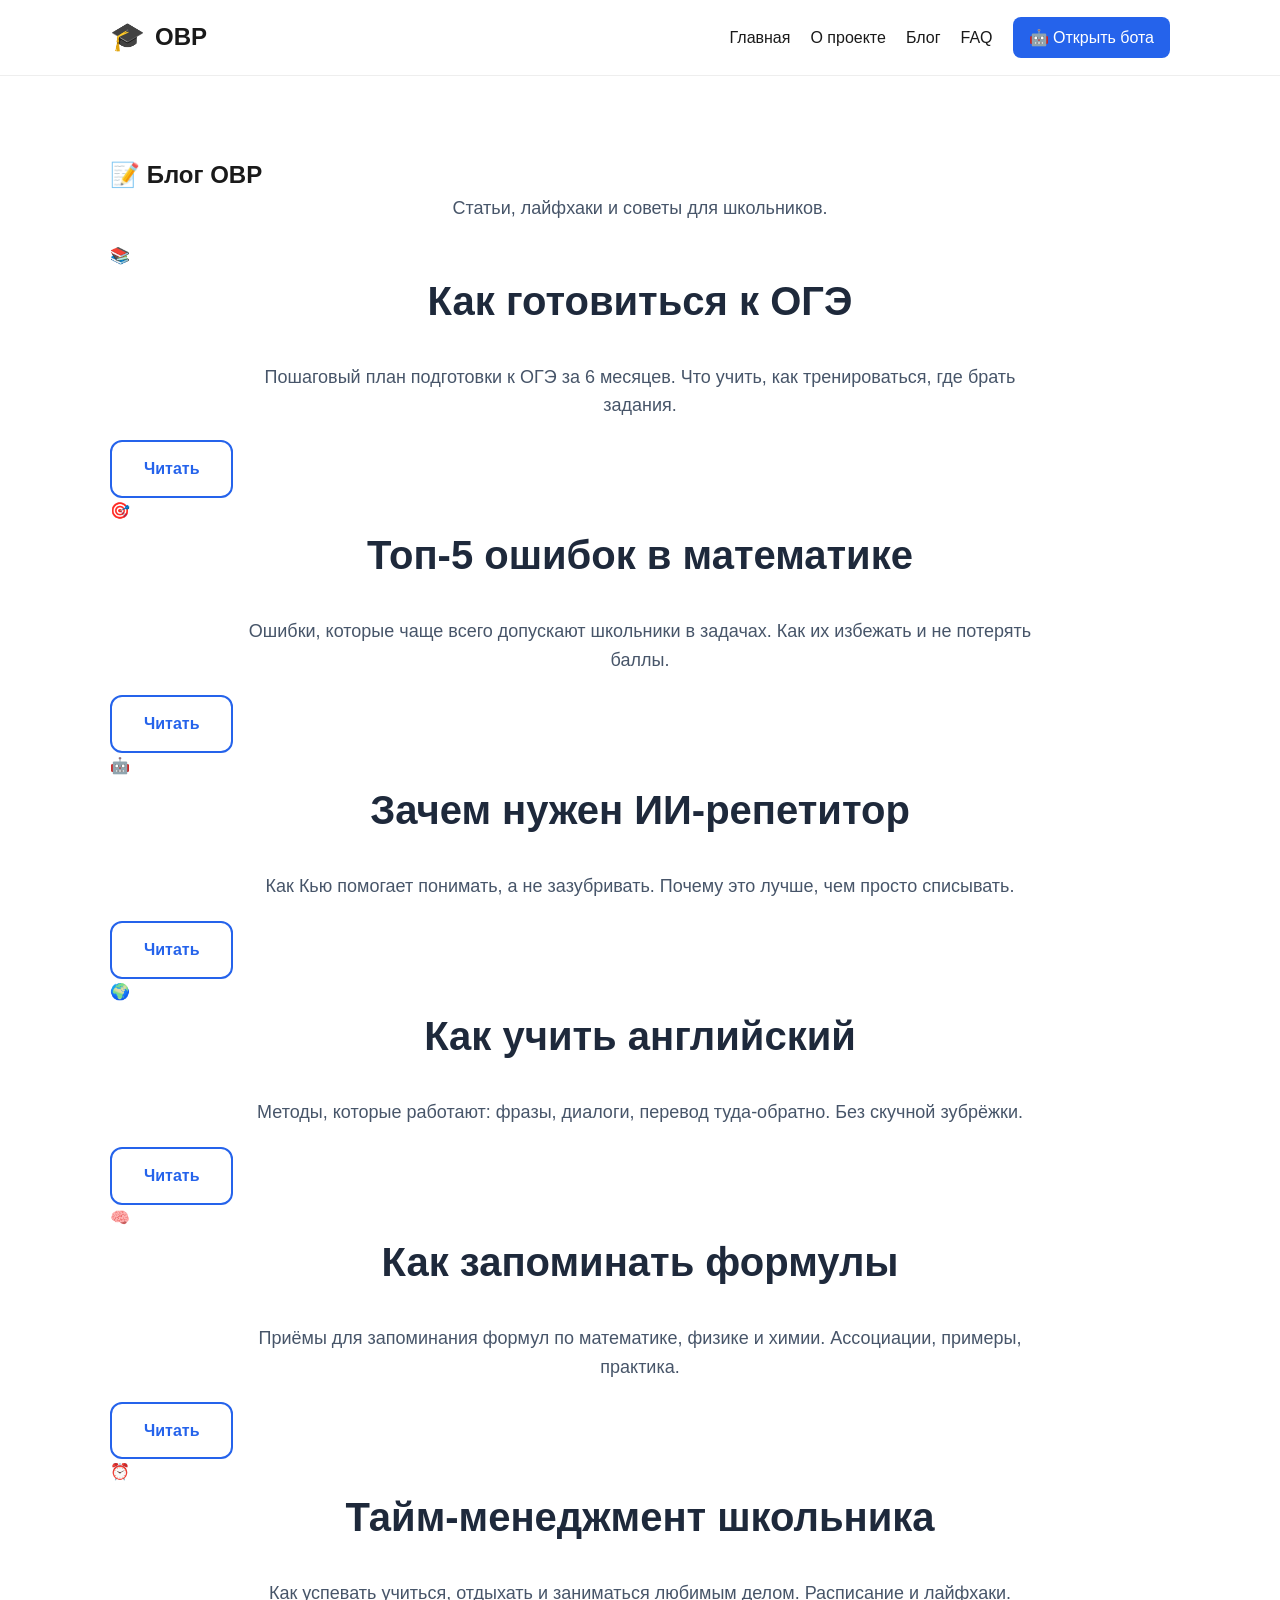
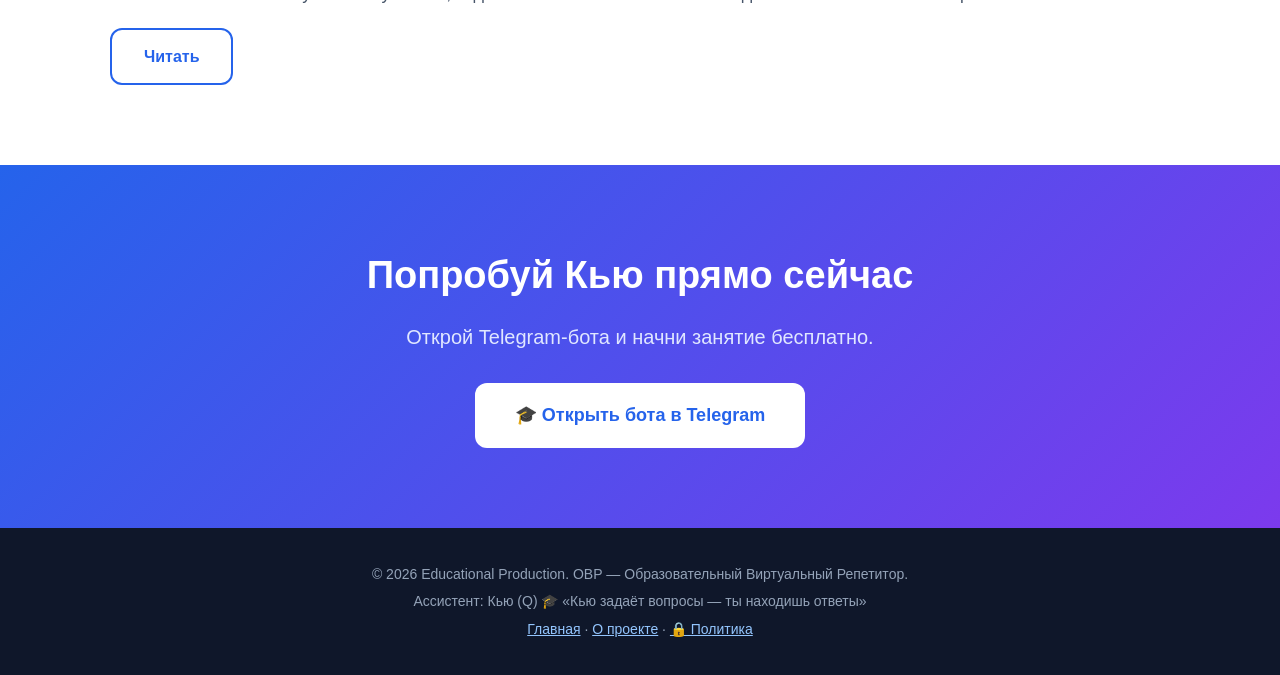
==== blog.html @ 1d5ab92a "Create blog.html" ====
<!DOCTYPE html>
<html lang="ru">
<head>
    <meta charset="UTF-8">
    <meta name="viewport" content="width=device-width, initial-scale=1.0">
    <title>Блог — ОВР</title>

    <meta name="description" content="Блог ОВР — статьи про учёбу, подготовку к ОГЭ, ЕГЭ, ВПР и лайфхаки для школьников.">
    <meta name="keywords" content="блог, ОВР, учёба, ОГЭ, ЕГЭ, ВПР, математика, репетитор, лайфхаки">
    <meta name="author" content="Educational Production">
    <meta name="robots" content="index, follow">

    <link rel="canonical" href="https://nitka2341567867-glitch.github.io/ovr-site/blog.html">
    <link rel="icon" type="image/png" href="favicon.png">
    <link rel="stylesheet" href="style.css">
</head>
<body>

    <header class="header">
        <div class="container">
            <div class="logo">
                <span class="logo-icon">🎓</span>
                <span class="logo-text">ОВР</span>
            </div>
            <nav class="nav">
                <a href="index.html">Главная</a>
                <a href="about.html">О проекте</a>
                <a href="blog.html">Блог</a>
                <a href="faq.html">FAQ</a>
                <a href="https://t.me/ovr_repetitor_bot" class="btn-telegram" target="_blank">🤖 Открыть бота</a>
            </nav>
        </div>
    </header>

    <section class="section">
        <div class="container">
            <h1>📝 Блог ОВР</h1>
            <p>Статьи, лайфхаки и советы для школьников.</p>

            <div class="blog-grid">
                <article class="blog-card">
                    <span class="blog-icon">📚</span>
                    <h2>Как готовиться к ОГЭ</h2>
                    <p>Пошаговый план подготовки к ОГЭ за 6 месяцев. Что учить, как тренироваться, где брать задания.</p>
                    <a href="#" class="btn btn-secondary">Читать</a>
                </article>

                <article class="blog-card">
                    <span class="blog-icon">🎯</span>
                    <h2>Топ-5 ошибок в математике</h2>
                    <p>Ошибки, которые чаще всего допускают школьники в задачах. Как их избежать и не потерять баллы.</p>
                    <a href="#" class="btn btn-secondary">Читать</a>
                </article>

                <article class="blog-card">
                    <span class="blog-icon">🤖</span>
                    <h2>Зачем нужен ИИ-репетитор</h2>
                    <p>Как Кью помогает понимать, а не зазубривать. Почему это лучше, чем просто списывать.</p>
                    <a href="#" class="btn btn-secondary">Читать</a>
                </article>

                <article class="blog-card">
                    <span class="blog-icon">🌍</span>
                    <h2>Как учить английский</h2>
                    <p>Методы, которые работают: фразы, диалоги, перевод туда-обратно. Без скучной зубрёжки.</p>
                    <a href="#" class="btn btn-secondary">Читать</a>
                </article>

                <article class="blog-card">
                    <span class="blog-icon">🧠</span>
                    <h2>Как запоминать формулы</h2>
                    <p>Приёмы для запоминания формул по математике, физике и химии. Ассоциации, примеры, практика.</p>
                    <a href="#" class="btn btn-secondary">Читать</a>
                </article>

                <article class="blog-card">
                    <span class="blog-icon">⏰</span>
                    <h2>Тайм-менеджмент школьника</h2>
                    <p>Как успевать учиться, отдыхать и заниматься любимым делом. Расписание и лайфхаки.</p>
                    <a href="#" class="btn btn-secondary">Читать</a>
                </article>
            </div>
        </div>
    </section>

    <section class="section section-cta">
        <div class="container">
            <h2>Попробуй Кью прямо сейчас</h2>
            <p>Открой Telegram-бота и начни занятие бесплатно.</p>
            <a href="https://t.me/ovr_repetitor_bot" class="btn btn-primary btn-large" target="_blank">
                🎓 Открыть бота в Telegram
            </a>
        </div>
    </section>

    <footer class="footer">
        <div class="container">
            <p>© 2026 Educational Production. ОВР — Образовательный Виртуальный Репетитор.</p>
            <p>Ассистент: Кью (Q) 🎓 «Кью задаёт вопросы — ты находишь ответы»</p>
            <p><a href="index.html" style="color: #93c5fd;">Главная</a> · <a href="about.html" style="color: #93c5fd;">О проекте</a> · <a href="privacy.html" style="color: #93c5fd;">🔒 Политика</a></p>
        </div>
    </footer>

</body>
              </html>
---- style.css ----
* {
    margin: 0;
    padding: 0;
    box-sizing: border-box;
}

body {
    font-family: -apple-system, BlinkMacSystemFont, 'Segoe UI', Roboto, sans-serif;
    line-height: 1.6;
    color: #1a1a1a;
    background: #ffffff;
}

.container {
    max-width: 1100px;
    margin: 0 auto;
    padding: 0 20px;
}

/* ШАПКА */
.header {
    position: sticky;
    top: 0;
    background: rgba(255, 255, 255, 0.95);
    backdrop-filter: blur(10px);
    border-bottom: 1px solid #eee;
    z-index: 100;
    padding: 15px 0;
}

.header .container {
    display: flex;
    justify-content: space-between;
    align-items: center;
}

.logo {
    display: flex;
    align-items: center;
    gap: 10px;
    font-size: 24px;
    font-weight: 800;
}

.logo-icon {
    font-size: 28px;
}

.nav {
    display: flex;
    gap: 20px;
    align-items: center;
}

.nav a {
    color: #1a1a1a;
    text-decoration: none;
    font-weight: 500;
    transition: color 0.3s;
}

.nav a:hover {
    color: #2563eb;
}

.btn-telegram {
    background: #2563eb;
    color: #fff !important;
    padding: 8px 16px;
    border-radius: 8px;
    font-weight: 600;
    text-decoration: none;
    transition: all 0.3s;
}

.btn-telegram:hover {
    background: #1d4ed8;
    transform: translateY(-1px);
}

/* ГЕРОЙ */
.hero {
    padding: 80px 0;
    background: linear-gradient(135deg, #f8fafc 0%, #e0e7ff 100%);
}

.hero .container {
    display: flex;
    align-items: center;
    gap: 60px;
}

.hero-content {
    flex: 1;
}

.hero h1 {
    font-size: 52px;
    font-weight: 900;
    line-height: 1.1;
    margin-bottom: 20px;
    color: #1e293b;
}

.hero-subtitle {
    font-size: 20px;
    color: #475569;
    margin-bottom: 30px;
}

.hero-buttons {
    display: flex;
    gap: 15px;
    flex-wrap: wrap;
}

.hero-image {
    flex: 1;
    display: flex;
    justify-content: center;
}

.cat-placeholder {
    font-size: 200px;
    background: #fff;
    width: 280px;
    height: 280px;
    border-radius: 50%;
    display: flex;
    align-items: center;
    justify-content: center;
    box-shadow: 0 20px 60px rgba(37, 99, 235, 0.15);
}

/* КНОПКИ */
.btn {
    display: inline-block;
    padding: 14px 32px;
    border-radius: 12px;
    font-weight: 700;
    text-decoration: none;
    transition: all 0.3s;
    cursor: pointer;
    border: none;
    font-size: 16px;
    text-align: center;
}

.btn-primary {
    background: #2563eb;
    color: #fff;
}

.btn-primary:hover {
    background: #1d4ed8;
    transform: translateY(-2px);
    box-shadow: 0 10px 20px rgba(37, 99, 235, 0.3);
}

.btn-secondary {
    background: #fff;
    color: #2563eb;
    border: 2px solid #2563eb;
}

.btn-secondary:hover {
    background: #2563eb;
    color: #fff;
}

.btn-large {
    padding: 18px 40px;
    font-size: 18px;
}

/* СЕКЦИИ */
.section {
    padding: 80px 0;
}

.section h2 {
    font-size: 40px;
    font-weight: 800;
    margin-bottom: 30px;
    text-align: center;
    color: #1e293b;
}

.section p {
    font-size: 18px;
    color: #475569;
    max-width: 800px;
    margin: 0 auto 20px;
    text-align: center;
}

.section-dark {
    background: #1e293b;
    color: #fff;
}

.section-dark h2,
.section-dark p {
    color: #fff;
}

.section-dark a {
    color: #93c5fd;
}

.section-accent {
    background: linear-gradient(135deg, #2563eb 0%, #7c3aed 100%);
    color: #fff;
}

.section-accent h2 {
    color: #fff;
}

.section-cta {
    background: linear-gradient(135deg, #2563eb 0%, #7c3aed 100%);
    color: #fff;
    text-align: center;
    padding: 80px 0;
}

.section-cta h2 {
    color: #fff;
    font-size: 38px;
    margin-bottom: 15px;
}

.section-cta p {
    color: #e0e7ff;
    font-size: 20px;
    margin-bottom: 30px;
}

.section-cta .btn-primary {
    background: #fff;
    color: #2563eb;
}

.section-cta .btn-primary:hover {
    background: #f1f5f9;
    color: #1d4ed8;
}

/* ВОЗМОЖНОСТИ */
.features-grid {
    display: grid;
    grid-template-columns: repeat(auto-fit, minmax(280px, 1fr));
    gap: 30px;
    margin-top: 40px;
}

.feature-card {
    background: rgba(255, 255, 255, 0.05);
    padding: 30px;
    border-radius: 16px;
    border: 1px solid rgba(255, 255, 255, 0.1);
    transition: transform 0.3s;
    min-height: 220px;
    display: flex;
    flex-direction: column;
}

.feature-card:hover {
    transform: translateY(-5px);
    background: rgba(255, 255, 255, 0.08);
}

.feature-icon {
    font-size: 40px;
    display: block;
    margin-bottom: 15px;
}

.feature-card h3 {
    font-size: 20px;
    margin-bottom: 10px;
}

.feature-card p {
    font-size: 15px;
    text-align: left;
    color: #cbd5e1;
}

/* ПРЕДМЕТЫ */
.subjects-grid {
    display: flex;
    flex-wrap: wrap;
    gap: 12px;
    justify-content: center;
    margin-top: 30px;
}

.subject-tag {
    background: #e0e7ff;
    color: #1e40af;
    padding: 10px 20px;
    border-radius: 999px;
    font-weight: 600;
    font-size: 15px;
}

/* ЦЕННОСТИ */
.values-grid {
    display: grid;
    grid-template-columns: repeat(auto-fit, minmax(220px, 1fr));
    gap: 30px;
    margin-top: 40px;
}

.value {
    text-align: center;
    padding: 20px;
}

.value span {
    font-size: 40px;
    display: block;
    margin-bottom: 15px;
}

.value p {
    font-size: 16px;
    font-weight: 600;
    color: #fff;
}

/* ПОДВАЛ */
.footer {
    background: #0f172a;
    color: #94a3b8;
    padding: 30px 0;
    text-align: center;
    font-size: 14px;
}

.footer p {
    margin: 5px 0;
    color: #94a3b8;
}

/* АДАПТИВ */
@media (max-width: 768px) {
    .hero .container {
        flex-direction: column;
        text-align: center;
    }

    .hero h1 {
        font-size: 36px;
    }

    .hero-buttons {
        justify-content: center;
    }

    .nav {
        display: none;
    }

    .cat-placeholder {
        font-size: 120px;
        width: 180px;
        height: 180px;
    }

    .section h2 {
        font-size: 28px;
    }

    .section-cta h2 {
        font-size: 26px;
    }
    }
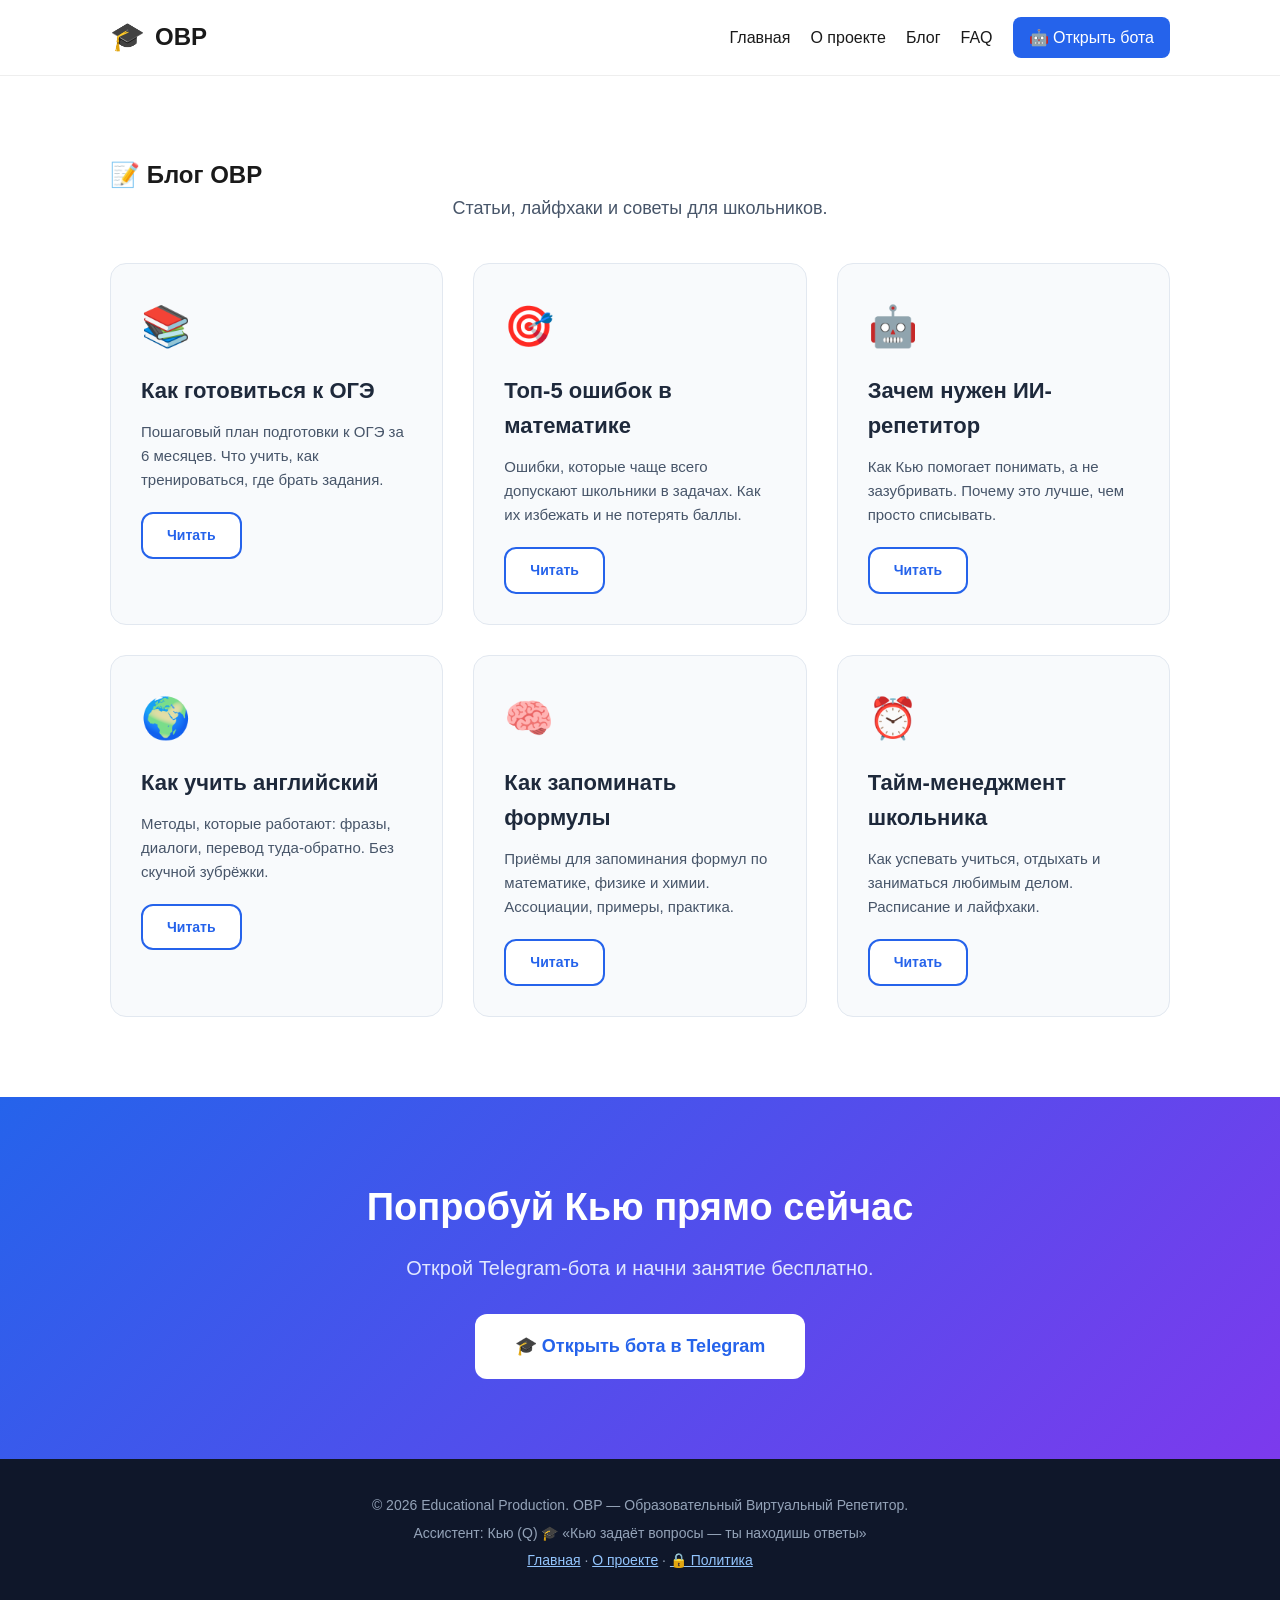
==== commit f818cab1: "Update blog.html" ====
--- a/blog.html
+++ b/blog.html
@@ -42,7 +42,7 @@
                     <span class="blog-icon">📚</span>
                     <h2>Как готовиться к ОГЭ</h2>
                     <p>Пошаговый план подготовки к ОГЭ за 6 месяцев. Что учить, как тренироваться, где брать задания.</p>
-                    <a href="#" class="btn btn-secondary">Читать</a>
+                    <a href="article-oge.html" class="btn btn-secondary">Читать</a>
                 </article>
 
                 <article class="blog-card">
--- a/style.css
+++ b/style.css
@@ -377,3 +377,48 @@
         font-size: 26px;
     }
     }
+/* БЛОГ */
+.blog-grid {
+    display: grid;
+    grid-template-columns: repeat(auto-fit, minmax(300px, 1fr));
+    gap: 30px;
+    margin-top: 40px;
+}
+
+.blog-card {
+    background: #f8fafc;
+    border: 1px solid #e2e8f0;
+    border-radius: 16px;
+    padding: 30px;
+    transition: transform 0.3s, box-shadow 0.3s;
+}
+
+.blog-card:hover {
+    transform: translateY(-5px);
+    box-shadow: 0 10px 30px rgba(37, 99, 235, 0.15);
+}
+
+.blog-icon {
+    font-size: 40px;
+    display: block;
+    margin-bottom: 15px;
+}
+
+.blog-card h2 {
+    font-size: 22px;
+    margin-bottom: 12px;
+    color: #1e293b;
+    text-align: left;
+}
+
+.blog-card p {
+    font-size: 15px;
+    color: #475569;
+    margin-bottom: 20px;
+    text-align: left;
+}
+
+.blog-card .btn-secondary {
+    padding: 10px 24px;
+    font-size: 14px;
+}
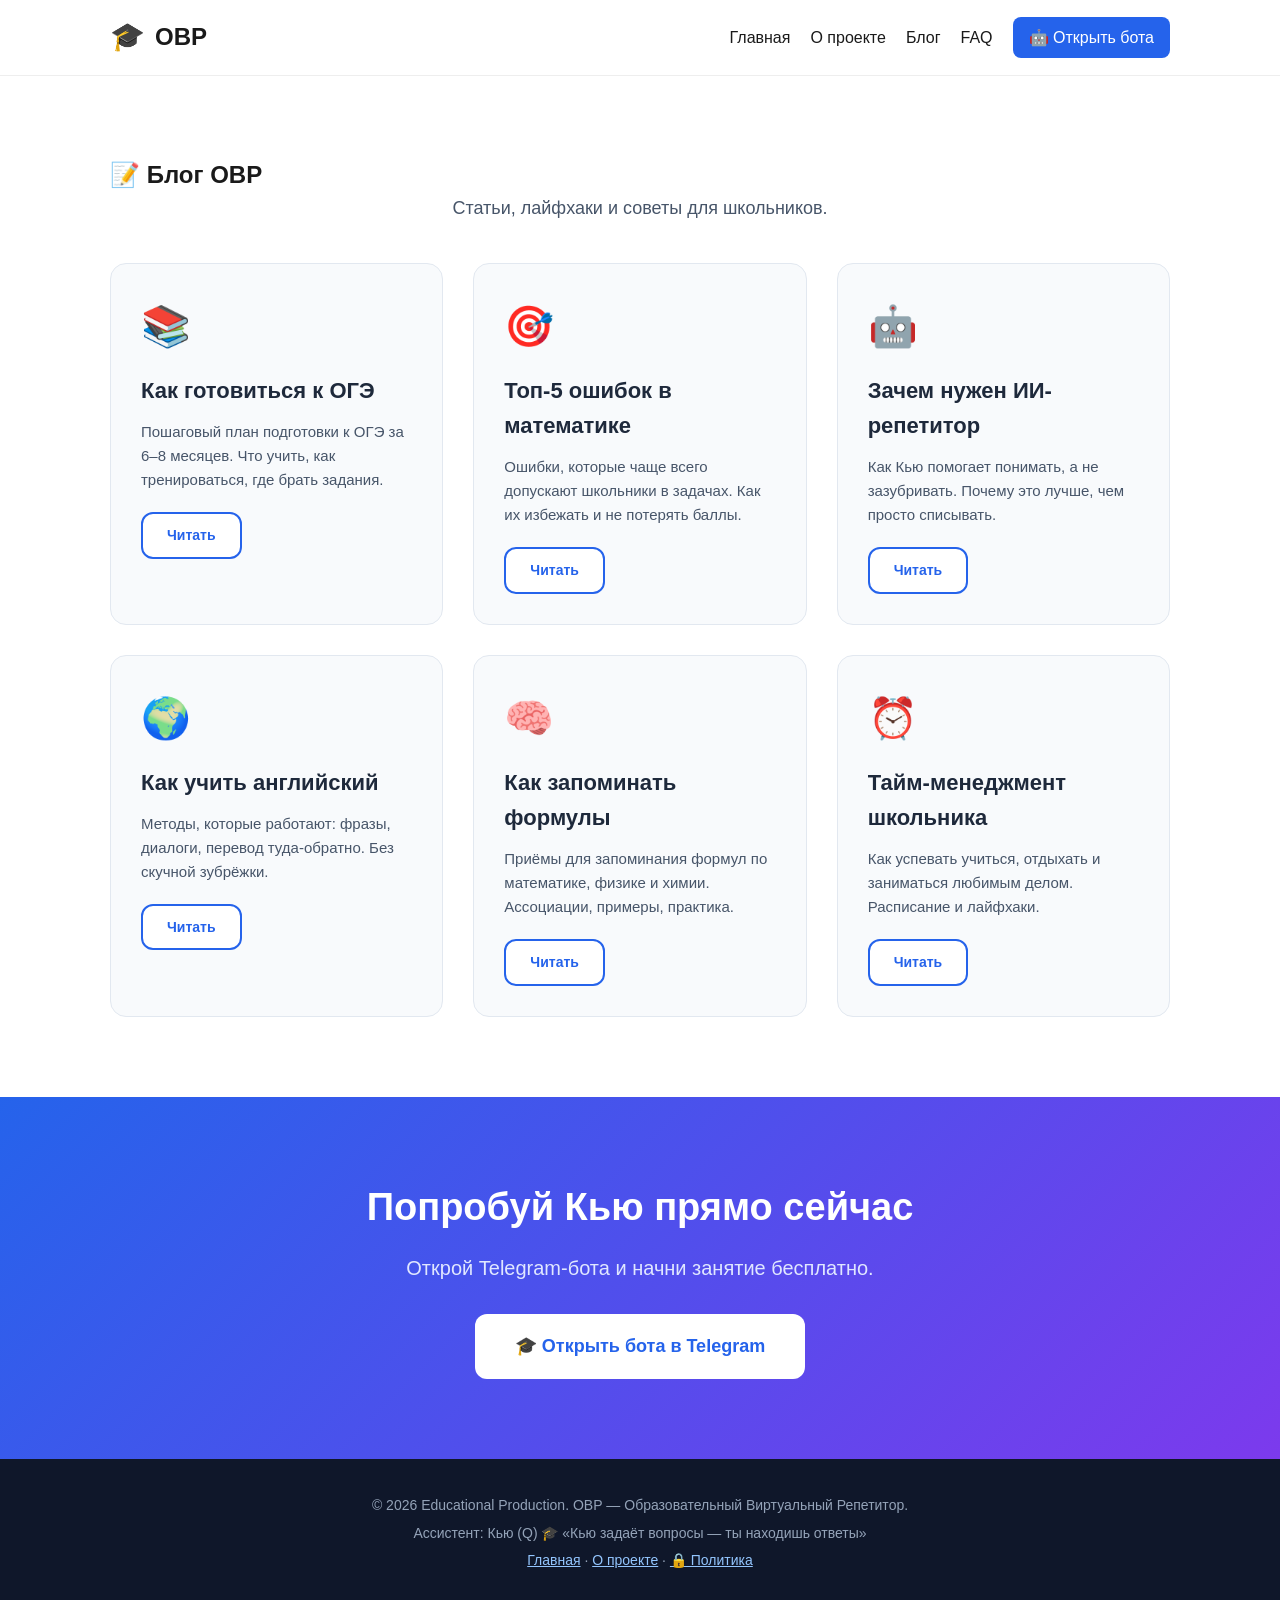
==== commit fb129015: "Update blog.html" ====
--- a/blog.html
+++ b/blog.html
@@ -41,7 +41,7 @@
                 <article class="blog-card">
                     <span class="blog-icon">📚</span>
                     <h2>Как готовиться к ОГЭ</h2>
-                    <p>Пошаговый план подготовки к ОГЭ за 6 месяцев. Что учить, как тренироваться, где брать задания.</p>
+                    <p>Пошаговый план подготовки к ОГЭ за 6–8 месяцев. Что учить, как тренироваться, где брать задания.</p>
                     <a href="article-oge.html" class="btn btn-secondary">Читать</a>
                 </article>
 
@@ -49,35 +49,35 @@
                     <span class="blog-icon">🎯</span>
                     <h2>Топ-5 ошибок в математике</h2>
                     <p>Ошибки, которые чаще всего допускают школьники в задачах. Как их избежать и не потерять баллы.</p>
-                    <a href="#" class="btn btn-secondary">Читать</a>
+                    <a href="article-math-errors.html" class="btn btn-secondary">Читать</a>
                 </article>
 
                 <article class="blog-card">
                     <span class="blog-icon">🤖</span>
                     <h2>Зачем нужен ИИ-репетитор</h2>
                     <p>Как Кью помогает понимать, а не зазубривать. Почему это лучше, чем просто списывать.</p>
-                    <a href="#" class="btn btn-secondary">Читать</a>
+                    <a href="article-ai-tutor.html" class="btn btn-secondary">Читать</a>
                 </article>
 
                 <article class="blog-card">
                     <span class="blog-icon">🌍</span>
                     <h2>Как учить английский</h2>
                     <p>Методы, которые работают: фразы, диалоги, перевод туда-обратно. Без скучной зубрёжки.</p>
-                    <a href="#" class="btn btn-secondary">Читать</a>
+                    <a href="article-english.html" class="btn btn-secondary">Читать</a>
                 </article>
 
                 <article class="blog-card">
                     <span class="blog-icon">🧠</span>
                     <h2>Как запоминать формулы</h2>
                     <p>Приёмы для запоминания формул по математике, физике и химии. Ассоциации, примеры, практика.</p>
-                    <a href="#" class="btn btn-secondary">Читать</a>
+                    <a href="article-formulas.html" class="btn btn-secondary">Читать</a>
                 </article>
 
                 <article class="blog-card">
                     <span class="blog-icon">⏰</span>
                     <h2>Тайм-менеджмент школьника</h2>
                     <p>Как успевать учиться, отдыхать и заниматься любимым делом. Расписание и лайфхаки.</p>
-                    <a href="#" class="btn btn-secondary">Читать</a>
+                    <a href="article-timemanagement.html" class="btn btn-secondary">Читать</a>
                 </article>
             </div>
         </div>
@@ -102,4 +102,4 @@
     </footer>
 
 </body>
-              </html>
+</html>
